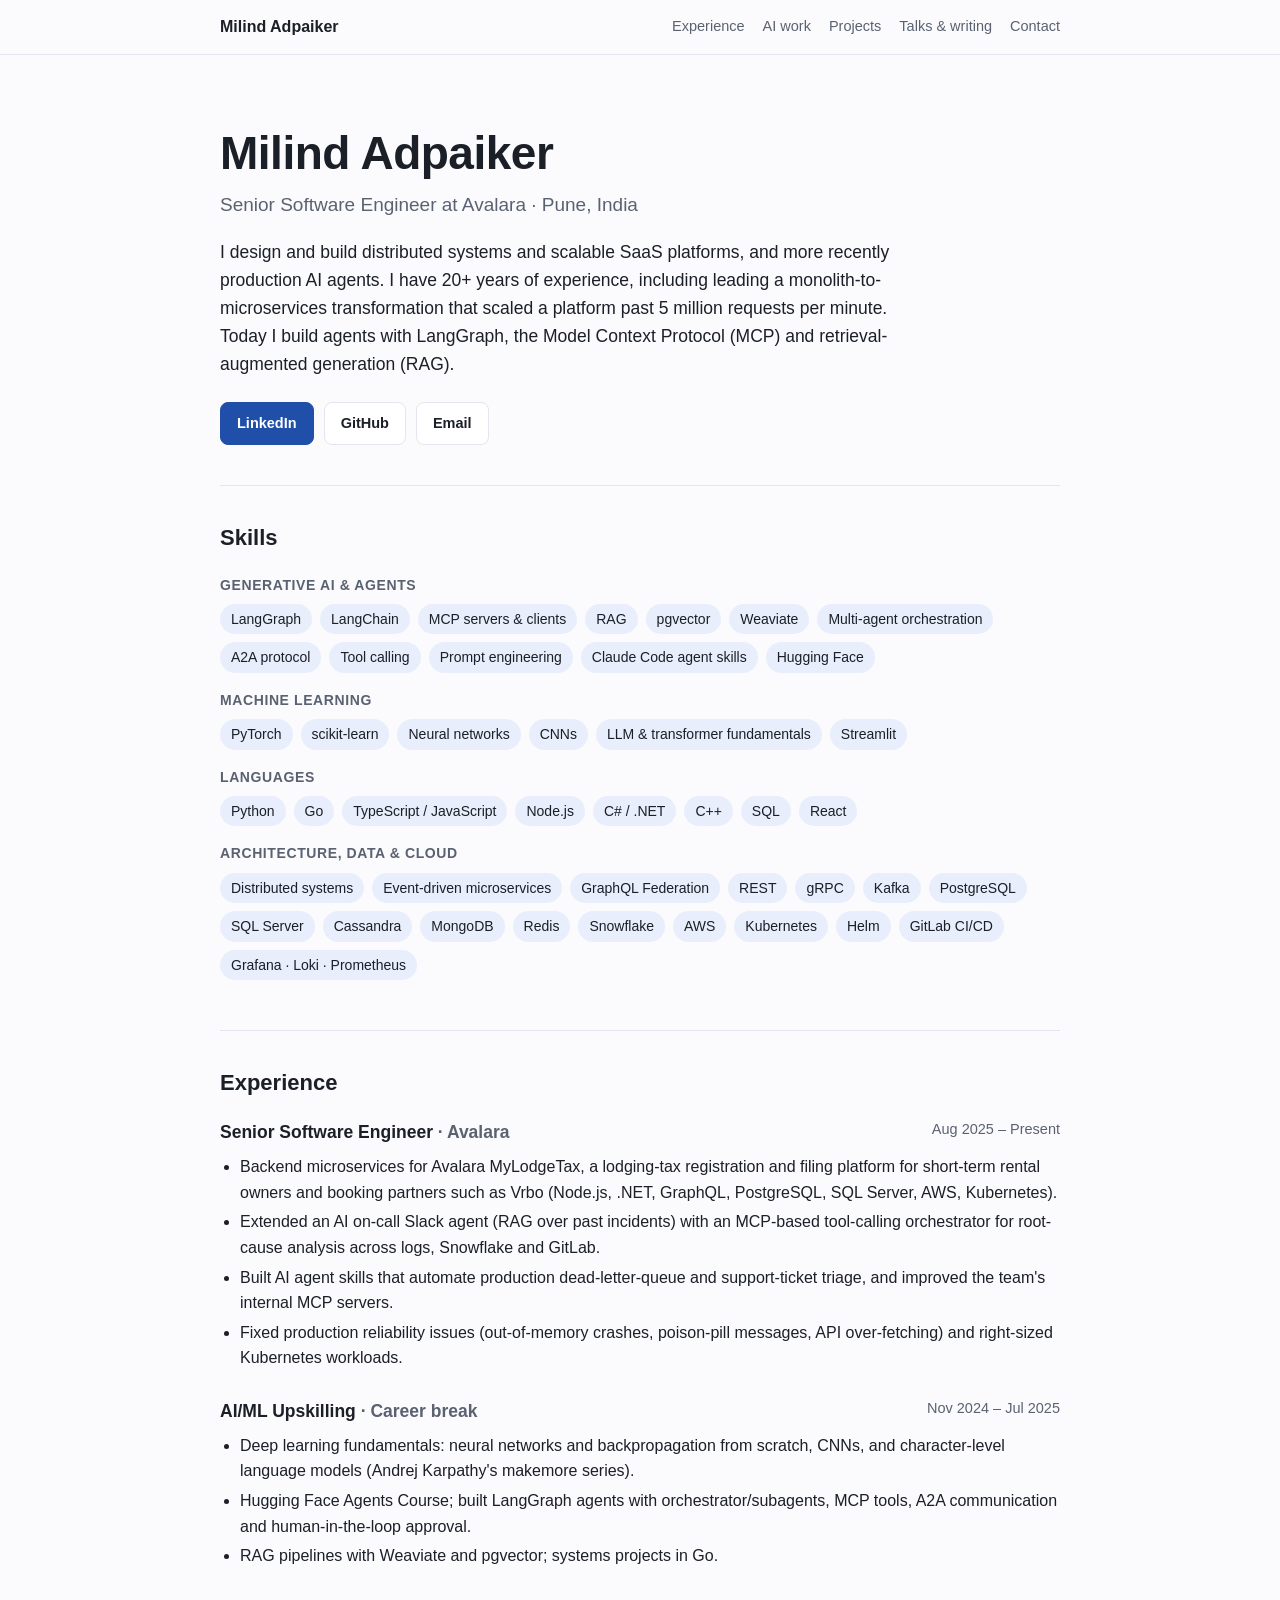
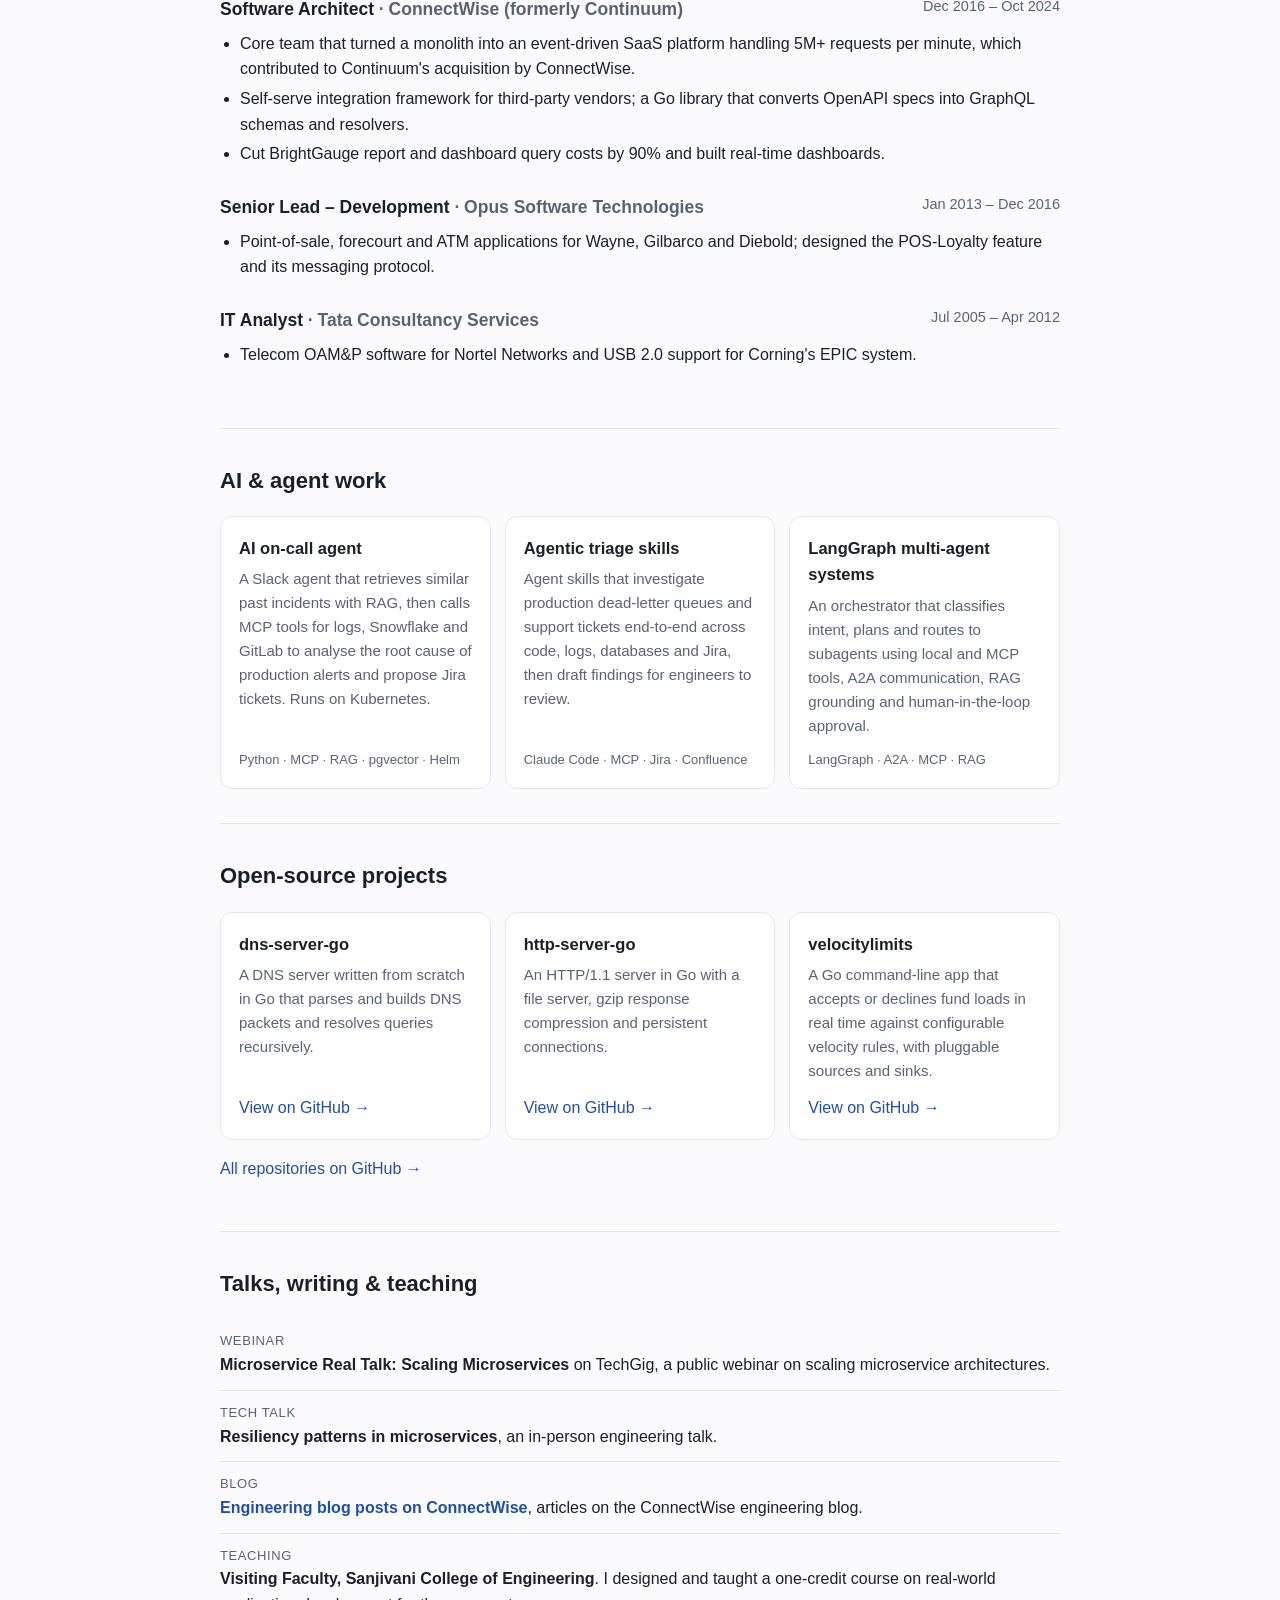
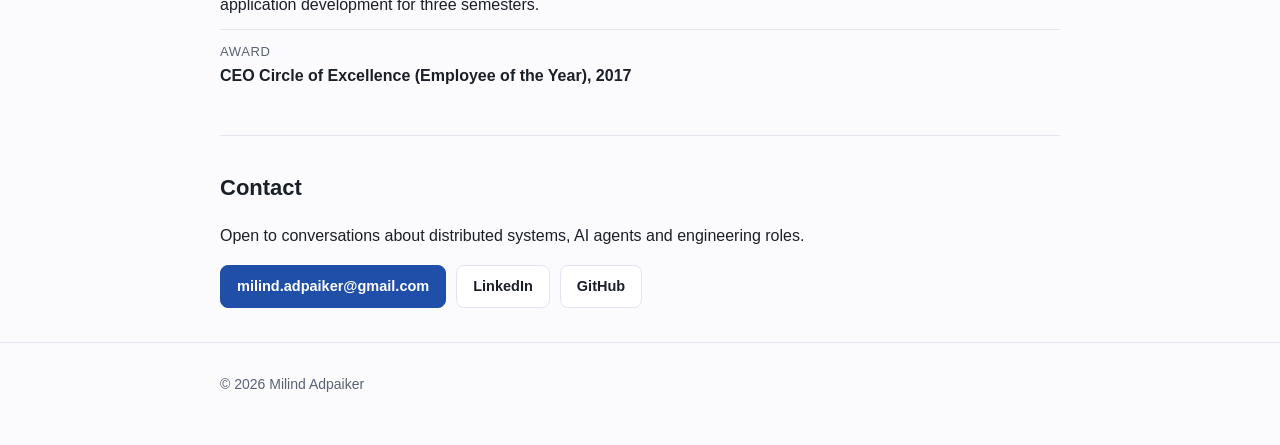
==== index.html @ a7429110 "Add portfolio site" ====
<!doctype html>
<html lang="en">
<head>
<meta charset="utf-8">
<meta name="viewport" content="width=device-width, initial-scale=1">
<title>Milind Adpaiker</title>
<meta name="description" content="Milind Adpaiker – Senior Software Engineer at Avalara. Distributed systems, event-driven microservices and AI agents with LangGraph, MCP and RAG.">
<meta property="og:title" content="Milind Adpaiker – Senior Software Engineer">
<meta property="og:description" content="Distributed systems, event-driven microservices and AI agents (LangGraph, MCP, RAG).">
<meta property="og:url" content="https://milindadpaiker.github.io/">
<link rel="icon" href="data:image/svg+xml,<svg xmlns='http://www.w3.org/2000/svg' viewBox='0 0 64 64'><rect width='64' height='64' rx='14' fill='%230b2a5c'/><text x='32' y='42' font-family='Arial' font-size='28' font-weight='700' fill='white' text-anchor='middle'>MA</text></svg>">
<style>
  :root {
    --bg: #fbfbfd; --surface: #ffffff; --text: #1b1f27; --muted: #5a6272;
    --accent: #1f4fa8; --accent-soft: #e8eefb; --border: #e3e6ee;
  }
  @media (prefers-color-scheme: dark) {
    :root {
      --bg: #0f131a; --surface: #161b24; --text: #e6e9ef; --muted: #9aa3b2;
      --accent: #7aa7ff; --accent-soft: #1c2740; --border: #262d3a;
    }
  }
  * { box-sizing: border-box; }
  html { scroll-behavior: smooth; }
  body { margin: 0; background: var(--bg); color: var(--text); font: 16px/1.6 -apple-system, BlinkMacSystemFont, "Segoe UI", Roboto, "Helvetica Neue", Arial, sans-serif; }
  a { color: var(--accent); text-decoration: none; }
  a:hover { text-decoration: underline; }
  .wrap { max-width: 880px; margin: 0 auto; padding: 0 20px; }
  nav { position: sticky; top: 0; background: color-mix(in srgb, var(--bg) 88%, transparent); backdrop-filter: blur(8px); border-bottom: 1px solid var(--border); z-index: 10; }
  nav .wrap { display: flex; gap: 18px; align-items: center; height: 54px; overflow-x: auto; white-space: nowrap; }
  nav .brand { font-weight: 700; color: var(--text); margin-right: auto; }
  nav a:not(.brand) { color: var(--muted); font-size: 14.5px; }
  header.hero { padding: 72px 0 40px; }
  .hero h1 { font-size: clamp(32px, 6vw, 46px); line-height: 1.15; margin: 0 0 10px; letter-spacing: -0.5px; }
  .hero .role { font-size: 19px; color: var(--muted); margin: 0 0 18px; }
  .hero p.lead { font-size: 17.5px; max-width: 680px; margin: 0 0 24px; }
  .btns { display: flex; flex-wrap: wrap; gap: 10px; }
  .btn { display: inline-block; padding: 9px 16px; border-radius: 8px; border: 1px solid var(--border); background: var(--surface); color: var(--text); font-weight: 600; font-size: 14.5px; }
  .btn.primary { background: var(--accent); border-color: var(--accent); color: #fff; }
  @media (prefers-color-scheme: dark) { .btn.primary { color: #0f131a; } }
  .btn:hover { text-decoration: none; filter: brightness(1.05); }
  section { padding: 34px 0; border-top: 1px solid var(--border); }
  h2 { font-size: 22px; margin: 0 0 18px; }
  .chips { display: flex; flex-wrap: wrap; gap: 8px; margin: 0; padding: 0; list-style: none; }
  .chips li { background: var(--accent-soft); color: var(--text); padding: 4px 11px; border-radius: 999px; font-size: 14px; }
  .skill-group { margin-bottom: 16px; }
  .skill-group h3 { font-size: 14px; text-transform: uppercase; letter-spacing: .6px; color: var(--muted); margin: 0 0 8px; }
  .job { margin-bottom: 26px; }
  .job-head { display: flex; flex-wrap: wrap; justify-content: space-between; gap: 4px 16px; }
  .job h3 { margin: 0; font-size: 17.5px; }
  .job .org { color: var(--muted); }
  .job .date { color: var(--muted); font-size: 14.5px; }
  .job ul { margin: 8px 0 0; padding-left: 20px; }
  .job li { margin-bottom: 4px; }
  .grid { display: grid; grid-template-columns: repeat(auto-fill, minmax(250px, 1fr)); gap: 14px; }
  .card { background: var(--surface); border: 1px solid var(--border); border-radius: 12px; padding: 18px; display: flex; flex-direction: column; }
  .card h3 { margin: 0 0 6px; font-size: 16.5px; }
  .card p { margin: 0 0 12px; color: var(--muted); font-size: 15px; flex: 1; }
  .card .tags { font-size: 13px; color: var(--muted); }
  .list { list-style: none; padding: 0; margin: 0; }
  .list li { padding: 12px 0; border-bottom: 1px solid var(--border); }
  .list li:last-child { border-bottom: 0; }
  .list .kind { font-size: 13px; text-transform: uppercase; letter-spacing: .6px; color: var(--muted); }
  footer { padding: 30px 0 50px; color: var(--muted); font-size: 14px; border-top: 1px solid var(--border); }
  @media (max-width: 560px) { header.hero { padding: 48px 0 28px; } nav .wrap { gap: 14px; } }
</style>
</head>
<body>
<nav>
  <div class="wrap">
    <a class="brand" href="#top">Milind Adpaiker</a>
    <a href="#experience">Experience</a>
    <a href="#ai">AI work</a>
    <a href="#projects">Projects</a>
    <a href="#talks">Talks &amp; writing</a>
    <a href="#contact">Contact</a>
  </div>
</nav>

<main class="wrap" id="top">
  <header class="hero">
    <h1>Milind Adpaiker</h1>
    <p class="role">Senior Software Engineer at Avalara · Pune, India</p>
    <p class="lead">I design and build distributed systems and scalable SaaS platforms, and more recently production AI agents. I have 20+ years of experience, including leading a monolith-to-microservices transformation that scaled a platform past 5 million requests per minute. Today I build agents with LangGraph, the Model Context Protocol (MCP) and retrieval-augmented generation (RAG).</p>
    <div class="btns">
      <a class="btn primary" href="https://www.linkedin.com/in/milind-adpaiker-770bb025/">LinkedIn</a>
      <a class="btn" href="https://github.com/milindadpaiker">GitHub</a>
      <a class="btn" href="mailto:milind.adpaiker@gmail.com">Email</a>
    </div>
  </header>

  <section id="skills">
    <h2>Skills</h2>
    <div class="skill-group">
      <h3>Generative AI &amp; agents</h3>
      <ul class="chips"><li>LangGraph</li><li>LangChain</li><li>MCP servers &amp; clients</li><li>RAG</li><li>pgvector</li><li>Weaviate</li><li>Multi-agent orchestration</li><li>A2A protocol</li><li>Tool calling</li><li>Prompt engineering</li><li>Claude Code agent skills</li><li>Hugging Face</li></ul>
    </div>
    <div class="skill-group">
      <h3>Machine learning</h3>
      <ul class="chips"><li>PyTorch</li><li>scikit-learn</li><li>Neural networks</li><li>CNNs</li><li>LLM &amp; transformer fundamentals</li><li>Streamlit</li></ul>
    </div>
    <div class="skill-group">
      <h3>Languages</h3>
      <ul class="chips"><li>Python</li><li>Go</li><li>TypeScript / JavaScript</li><li>Node.js</li><li>C# / .NET</li><li>C++</li><li>SQL</li><li>React</li></ul>
    </div>
    <div class="skill-group">
      <h3>Architecture, data &amp; cloud</h3>
      <ul class="chips"><li>Distributed systems</li><li>Event-driven microservices</li><li>GraphQL Federation</li><li>REST</li><li>gRPC</li><li>Kafka</li><li>PostgreSQL</li><li>SQL Server</li><li>Cassandra</li><li>MongoDB</li><li>Redis</li><li>Snowflake</li><li>AWS</li><li>Kubernetes</li><li>Helm</li><li>GitLab CI/CD</li><li>Grafana · Loki · Prometheus</li></ul>
    </div>
  </section>

  <section id="experience">
    <h2>Experience</h2>

    <div class="job">
      <div class="job-head"><h3>Senior Software Engineer <span class="org">· Avalara</span></h3><span class="date">Aug 2025 – Present</span></div>
      <ul>
        <li>Backend microservices for Avalara MyLodgeTax, a lodging-tax registration and filing platform for short-term rental owners and booking partners such as Vrbo (Node.js, .NET, GraphQL, PostgreSQL, SQL Server, AWS, Kubernetes).</li>
        <li>Extended an AI on-call Slack agent (RAG over past incidents) with an MCP-based tool-calling orchestrator for root-cause analysis across logs, Snowflake and GitLab.</li>
        <li>Built AI agent skills that automate production dead-letter-queue and support-ticket triage, and improved the team's internal MCP servers.</li>
        <li>Fixed production reliability issues (out-of-memory crashes, poison-pill messages, API over-fetching) and right-sized Kubernetes workloads.</li>
      </ul>
    </div>

    <div class="job">
      <div class="job-head"><h3>AI/ML Upskilling <span class="org">· Career break</span></h3><span class="date">Nov 2024 – Jul 2025</span></div>
      <ul>
        <li>Deep learning fundamentals: neural networks and backpropagation from scratch, CNNs, and character-level language models (Andrej Karpathy's makemore series).</li>
        <li>Hugging Face Agents Course; built LangGraph agents with orchestrator/subagents, MCP tools, A2A communication and human-in-the-loop approval.</li>
        <li>RAG pipelines with Weaviate and pgvector; systems projects in Go.</li>
      </ul>
    </div>

    <div class="job">
      <div class="job-head"><h3>Software Architect <span class="org">· ConnectWise (formerly Continuum)</span></h3><span class="date">Dec 2016 – Oct 2024</span></div>
      <ul>
        <li>Core team that turned a monolith into an event-driven SaaS platform handling 5M+ requests per minute, which contributed to Continuum's acquisition by ConnectWise.</li>
        <li>Self-serve integration framework for third-party vendors; a Go library that converts OpenAPI specs into GraphQL schemas and resolvers.</li>
        <li>Cut BrightGauge report and dashboard query costs by 90% and built real-time dashboards.</li>
      </ul>
    </div>

    <div class="job">
      <div class="job-head"><h3>Senior Lead – Development <span class="org">· Opus Software Technologies</span></h3><span class="date">Jan 2013 – Dec 2016</span></div>
      <ul><li>Point-of-sale, forecourt and ATM applications for Wayne, Gilbarco and Diebold; designed the POS-Loyalty feature and its messaging protocol.</li></ul>
    </div>

    <div class="job">
      <div class="job-head"><h3>IT Analyst <span class="org">· Tata Consultancy Services</span></h3><span class="date">Jul 2005 – Apr 2012</span></div>
      <ul><li>Telecom OAM&amp;P software for Nortel Networks and USB 2.0 support for Corning's EPIC system.</li></ul>
    </div>
  </section>

  <section id="ai">
    <h2>AI &amp; agent work</h2>
    <div class="grid">
      <div class="card">
        <h3>AI on-call agent</h3>
        <p>A Slack agent that retrieves similar past incidents with RAG, then calls MCP tools for logs, Snowflake and GitLab to analyse the root cause of production alerts and propose Jira tickets. Runs on Kubernetes.</p>
        <div class="tags">Python · MCP · RAG · pgvector · Helm</div>
      </div>
      <div class="card">
        <h3>Agentic triage skills</h3>
        <p>Agent skills that investigate production dead-letter queues and support tickets end-to-end across code, logs, databases and Jira, then draft findings for engineers to review.</p>
        <div class="tags">Claude Code · MCP · Jira · Confluence</div>
      </div>
      <div class="card">
        <h3>LangGraph multi-agent systems</h3>
        <p>An orchestrator that classifies intent, plans and routes to subagents using local and MCP tools, A2A communication, RAG grounding and human-in-the-loop approval.</p>
        <div class="tags">LangGraph · A2A · MCP · RAG</div>
      </div>
    </div>
  </section>

  <section id="projects">
    <h2>Open-source projects</h2>
    <div class="grid">
      <div class="card">
        <h3>dns-server-go</h3>
        <p>A DNS server written from scratch in Go that parses and builds DNS packets and resolves queries recursively.</p>
        <a href="https://github.com/milindadpaiker/dns-server-go">View on GitHub →</a>
      </div>
      <div class="card">
        <h3>http-server-go</h3>
        <p>An HTTP/1.1 server in Go with a file server, gzip response compression and persistent connections.</p>
        <a href="https://github.com/milindadpaiker/http-server-go">View on GitHub →</a>
      </div>
      <div class="card">
        <h3>velocitylimits</h3>
        <p>A Go command-line app that accepts or declines fund loads in real time against configurable velocity rules, with pluggable sources and sinks.</p>
        <a href="https://github.com/milindadpaiker/velocitylimits">View on GitHub →</a>
      </div>
    </div>
    <p style="margin-top:16px"><a href="https://github.com/milindadpaiker?tab=repositories">All repositories on GitHub →</a></p>
  </section>

  <section id="talks">
    <h2>Talks, writing &amp; teaching</h2>
    <ul class="list">
      <li><div class="kind">Webinar</div><strong>Microservice Real Talk: Scaling Microservices</strong> on TechGig, a public webinar on scaling microservice architectures.</li>
      <li><div class="kind">Tech talk</div><strong>Resiliency patterns in microservices</strong>, an in-person engineering talk.</li>
      <li><div class="kind">Blog</div><a href="https://www.connectwise.com/en-au/blog/engineering?authors=milindadpaiker"><strong>Engineering blog posts on ConnectWise</strong></a>, articles on the ConnectWise engineering blog.</li>
      <li><div class="kind">Teaching</div><strong>Visiting Faculty, Sanjivani College of Engineering</strong>. I designed and taught a one-credit course on real-world application development for three semesters.</li>
      <li><div class="kind">Award</div><strong>CEO Circle of Excellence (Employee of the Year), 2017</strong></li>
    </ul>
  </section>

  <section id="contact">
    <h2>Contact</h2>
    <p>Open to conversations about distributed systems, AI agents and engineering roles.</p>
    <div class="btns">
      <a class="btn primary" href="mailto:milind.adpaiker@gmail.com">milind.adpaiker@gmail.com</a>
      <a class="btn" href="https://www.linkedin.com/in/milind-adpaiker-770bb025/">LinkedIn</a>
      <a class="btn" href="https://github.com/milindadpaiker">GitHub</a>
    </div>
  </section>
</main>
<footer><div class="wrap">© 2026 Milind Adpaiker</div></footer>
</body>
</html>
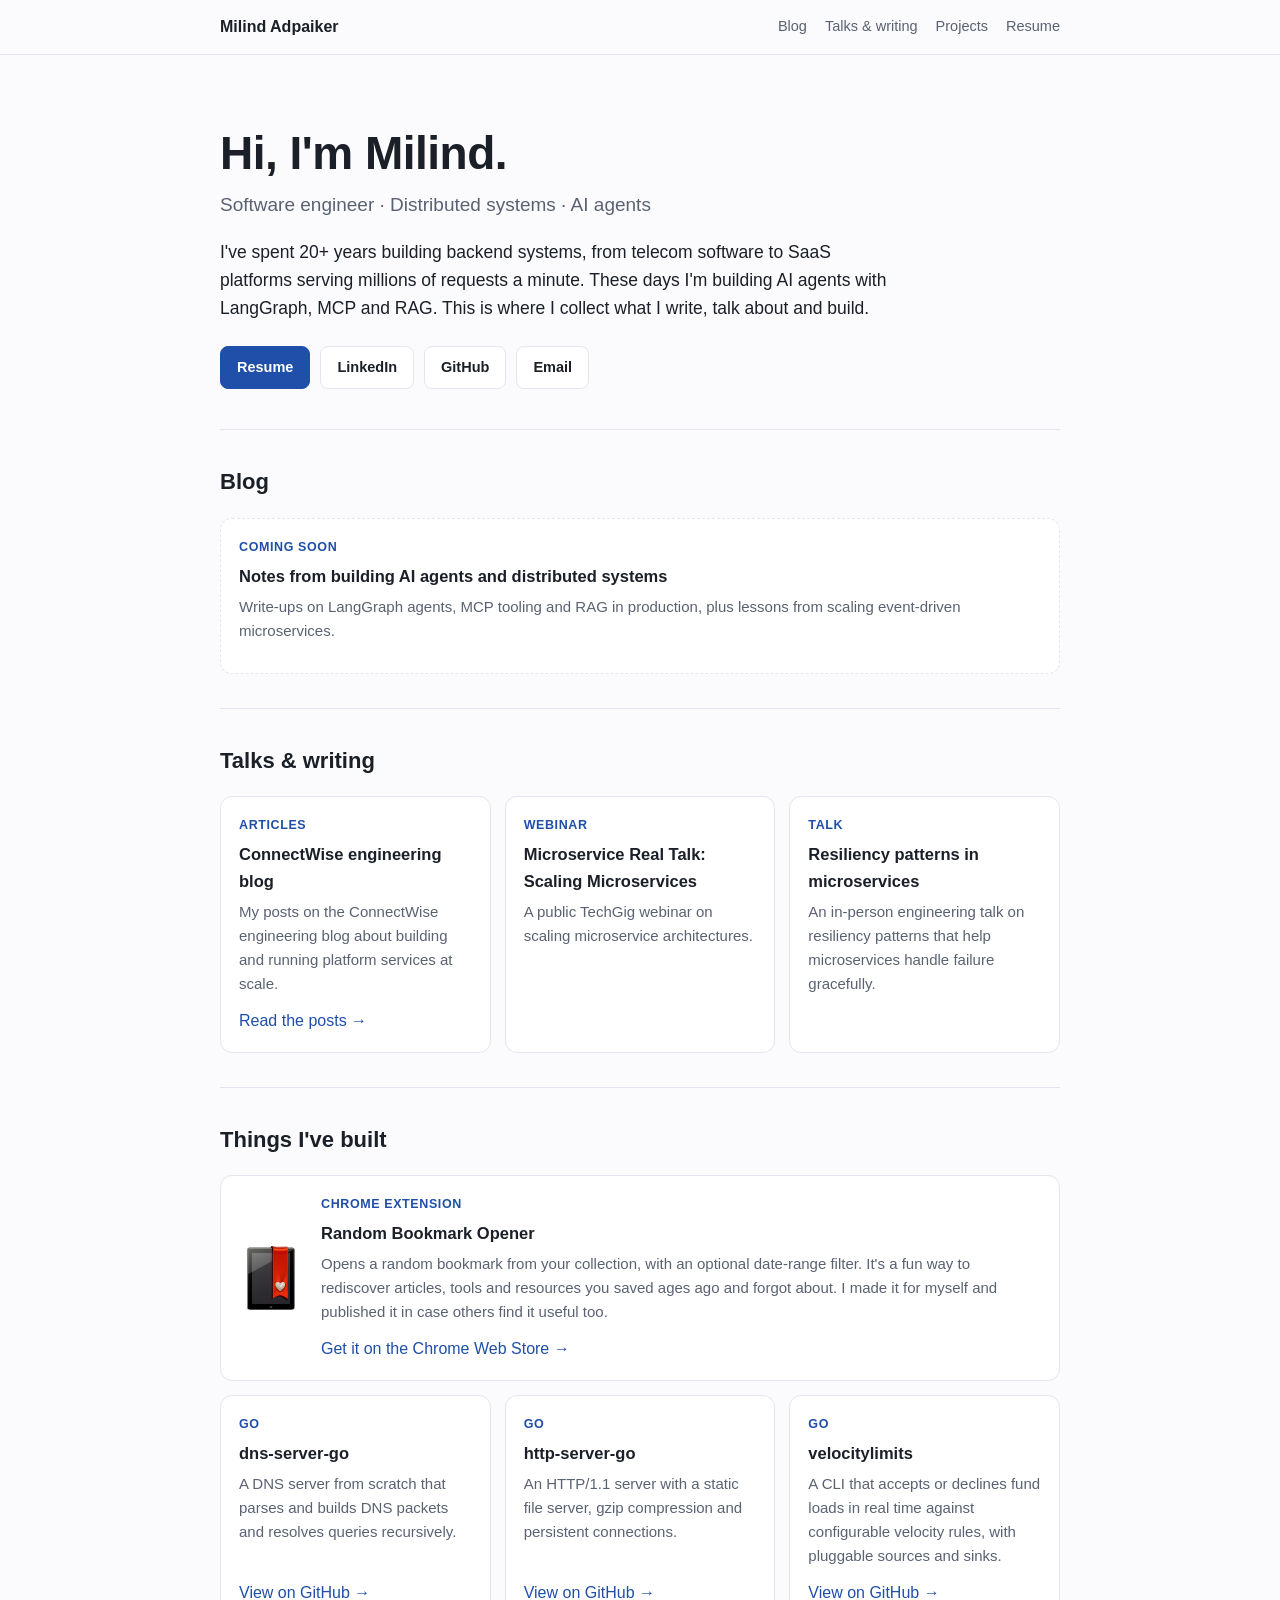
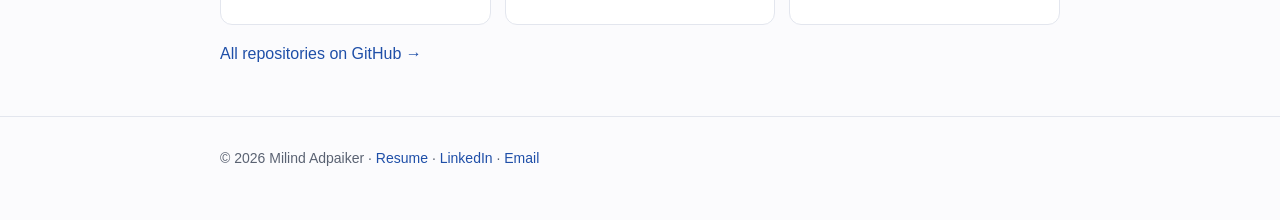
==== commit 9626e912: "Make landing page a blog/publications hub; move resume content to resume.html; add Random Bookmark O" ====
--- a/index.html
+++ b/index.html
@@ -4,217 +4,102 @@
 <meta charset="utf-8">
 <meta name="viewport" content="width=device-width, initial-scale=1">
 <title>Milind Adpaiker</title>
-<meta name="description" content="Milind Adpaiker – Senior Software Engineer at Avalara. Distributed systems, event-driven microservices and AI agents with LangGraph, MCP and RAG.">
-<meta property="og:title" content="Milind Adpaiker – Senior Software Engineer">
-<meta property="og:description" content="Distributed systems, event-driven microservices and AI agents (LangGraph, MCP, RAG).">
+<meta name="description" content="Milind Adpaiker – software engineer writing and building around distributed systems and AI agents. Articles, talks and projects.">
+<meta property="og:title" content="Milind Adpaiker">
+<meta property="og:description" content="Articles, talks and projects on distributed systems and AI agents.">
 <meta property="og:url" content="https://milindadpaiker.github.io/">
 <link rel="icon" href="data:image/svg+xml,<svg xmlns='http://www.w3.org/2000/svg' viewBox='0 0 64 64'><rect width='64' height='64' rx='14' fill='%230b2a5c'/><text x='32' y='42' font-family='Arial' font-size='28' font-weight='700' fill='white' text-anchor='middle'>MA</text></svg>">
-<style>
-  :root {
-    --bg: #fbfbfd; --surface: #ffffff; --text: #1b1f27; --muted: #5a6272;
-    --accent: #1f4fa8; --accent-soft: #e8eefb; --border: #e3e6ee;
-  }
-  @media (prefers-color-scheme: dark) {
-    :root {
-      --bg: #0f131a; --surface: #161b24; --text: #e6e9ef; --muted: #9aa3b2;
-      --accent: #7aa7ff; --accent-soft: #1c2740; --border: #262d3a;
-    }
-  }
-  * { box-sizing: border-box; }
-  html { scroll-behavior: smooth; }
-  body { margin: 0; background: var(--bg); color: var(--text); font: 16px/1.6 -apple-system, BlinkMacSystemFont, "Segoe UI", Roboto, "Helvetica Neue", Arial, sans-serif; }
-  a { color: var(--accent); text-decoration: none; }
-  a:hover { text-decoration: underline; }
-  .wrap { max-width: 880px; margin: 0 auto; padding: 0 20px; }
-  nav { position: sticky; top: 0; background: color-mix(in srgb, var(--bg) 88%, transparent); backdrop-filter: blur(8px); border-bottom: 1px solid var(--border); z-index: 10; }
-  nav .wrap { display: flex; gap: 18px; align-items: center; height: 54px; overflow-x: auto; white-space: nowrap; }
-  nav .brand { font-weight: 700; color: var(--text); margin-right: auto; }
-  nav a:not(.brand) { color: var(--muted); font-size: 14.5px; }
-  header.hero { padding: 72px 0 40px; }
-  .hero h1 { font-size: clamp(32px, 6vw, 46px); line-height: 1.15; margin: 0 0 10px; letter-spacing: -0.5px; }
-  .hero .role { font-size: 19px; color: var(--muted); margin: 0 0 18px; }
-  .hero p.lead { font-size: 17.5px; max-width: 680px; margin: 0 0 24px; }
-  .btns { display: flex; flex-wrap: wrap; gap: 10px; }
-  .btn { display: inline-block; padding: 9px 16px; border-radius: 8px; border: 1px solid var(--border); background: var(--surface); color: var(--text); font-weight: 600; font-size: 14.5px; }
-  .btn.primary { background: var(--accent); border-color: var(--accent); color: #fff; }
-  @media (prefers-color-scheme: dark) { .btn.primary { color: #0f131a; } }
-  .btn:hover { text-decoration: none; filter: brightness(1.05); }
-  section { padding: 34px 0; border-top: 1px solid var(--border); }
-  h2 { font-size: 22px; margin: 0 0 18px; }
-  .chips { display: flex; flex-wrap: wrap; gap: 8px; margin: 0; padding: 0; list-style: none; }
-  .chips li { background: var(--accent-soft); color: var(--text); padding: 4px 11px; border-radius: 999px; font-size: 14px; }
-  .skill-group { margin-bottom: 16px; }
-  .skill-group h3 { font-size: 14px; text-transform: uppercase; letter-spacing: .6px; color: var(--muted); margin: 0 0 8px; }
-  .job { margin-bottom: 26px; }
-  .job-head { display: flex; flex-wrap: wrap; justify-content: space-between; gap: 4px 16px; }
-  .job h3 { margin: 0; font-size: 17.5px; }
-  .job .org { color: var(--muted); }
-  .job .date { color: var(--muted); font-size: 14.5px; }
-  .job ul { margin: 8px 0 0; padding-left: 20px; }
-  .job li { margin-bottom: 4px; }
-  .grid { display: grid; grid-template-columns: repeat(auto-fill, minmax(250px, 1fr)); gap: 14px; }
-  .card { background: var(--surface); border: 1px solid var(--border); border-radius: 12px; padding: 18px; display: flex; flex-direction: column; }
-  .card h3 { margin: 0 0 6px; font-size: 16.5px; }
-  .card p { margin: 0 0 12px; color: var(--muted); font-size: 15px; flex: 1; }
-  .card .tags { font-size: 13px; color: var(--muted); }
-  .list { list-style: none; padding: 0; margin: 0; }
-  .list li { padding: 12px 0; border-bottom: 1px solid var(--border); }
-  .list li:last-child { border-bottom: 0; }
-  .list .kind { font-size: 13px; text-transform: uppercase; letter-spacing: .6px; color: var(--muted); }
-  footer { padding: 30px 0 50px; color: var(--muted); font-size: 14px; border-top: 1px solid var(--border); }
-  @media (max-width: 560px) { header.hero { padding: 48px 0 28px; } nav .wrap { gap: 14px; } }
-</style>
+<link rel="stylesheet" href="style.css">
 </head>
 <body>
 <nav>
   <div class="wrap">
-    <a class="brand" href="#top">Milind Adpaiker</a>
-    <a href="#experience">Experience</a>
-    <a href="#ai">AI work</a>
-    <a href="#projects">Projects</a>
-    <a href="#talks">Talks &amp; writing</a>
-    <a href="#contact">Contact</a>
+    <a class="brand" href="./">Milind Adpaiker</a>
+    <a href="#blog">Blog</a>
+    <a href="#published">Talks &amp; writing</a>
+    <a href="#built">Projects</a>
+    <a href="resume.html">Resume</a>
   </div>
 </nav>
 
-<main class="wrap" id="top">
+<main class="wrap">
   <header class="hero">
-    <h1>Milind Adpaiker</h1>
-    <p class="role">Senior Software Engineer at Avalara · Pune, India</p>
-    <p class="lead">I design and build distributed systems and scalable SaaS platforms, and more recently production AI agents. I have 20+ years of experience, including leading a monolith-to-microservices transformation that scaled a platform past 5 million requests per minute. Today I build agents with LangGraph, the Model Context Protocol (MCP) and retrieval-augmented generation (RAG).</p>
+    <h1>Hi, I'm Milind.</h1>
+    <p class="role">Software engineer · Distributed systems · AI agents</p>
+    <p class="lead">I've spent 20+ years building backend systems, from telecom software to SaaS platforms serving millions of requests a minute. These days I'm building AI agents with LangGraph, MCP and RAG. This is where I collect what I write, talk about and build.</p>
     <div class="btns">
-      <a class="btn primary" href="https://www.linkedin.com/in/milind-adpaiker-770bb025/">LinkedIn</a>
+      <a class="btn primary" href="resume.html">Resume</a>
+      <a class="btn" href="https://www.linkedin.com/in/milind-adpaiker-770bb025/">LinkedIn</a>
       <a class="btn" href="https://github.com/milindadpaiker">GitHub</a>
       <a class="btn" href="mailto:milind.adpaiker@gmail.com">Email</a>
     </div>
   </header>
 
-  <section id="skills">
-    <h2>Skills</h2>
-    <div class="skill-group">
-      <h3>Generative AI &amp; agents</h3>
-      <ul class="chips"><li>LangGraph</li><li>LangChain</li><li>MCP servers &amp; clients</li><li>RAG</li><li>pgvector</li><li>Weaviate</li><li>Multi-agent orchestration</li><li>A2A protocol</li><li>Tool calling</li><li>Prompt engineering</li><li>Claude Code agent skills</li><li>Hugging Face</li></ul>
-    </div>
-    <div class="skill-group">
-      <h3>Machine learning</h3>
-      <ul class="chips"><li>PyTorch</li><li>scikit-learn</li><li>Neural networks</li><li>CNNs</li><li>LLM &amp; transformer fundamentals</li><li>Streamlit</li></ul>
-    </div>
-    <div class="skill-group">
-      <h3>Languages</h3>
-      <ul class="chips"><li>Python</li><li>Go</li><li>TypeScript / JavaScript</li><li>Node.js</li><li>C# / .NET</li><li>C++</li><li>SQL</li><li>React</li></ul>
-    </div>
-    <div class="skill-group">
-      <h3>Architecture, data &amp; cloud</h3>
-      <ul class="chips"><li>Distributed systems</li><li>Event-driven microservices</li><li>GraphQL Federation</li><li>REST</li><li>gRPC</li><li>Kafka</li><li>PostgreSQL</li><li>SQL Server</li><li>Cassandra</li><li>MongoDB</li><li>Redis</li><li>Snowflake</li><li>AWS</li><li>Kubernetes</li><li>Helm</li><li>GitLab CI/CD</li><li>Grafana · Loki · Prometheus</li></ul>
+  <section id="blog">
+    <h2>Blog</h2>
+    <div class="card soon">
+      <div class="kind">Coming soon</div>
+      <h3>Notes from building AI agents and distributed systems</h3>
+      <p>Write-ups on LangGraph agents, MCP tooling and RAG in production, plus lessons from scaling event-driven microservices.</p>
     </div>
   </section>
 
-  <section id="experience">
-    <h2>Experience</h2>
-
-    <div class="job">
-      <div class="job-head"><h3>Senior Software Engineer <span class="org">· Avalara</span></h3><span class="date">Aug 2025 – Present</span></div>
-      <ul>
-        <li>Backend microservices for Avalara MyLodgeTax, a lodging-tax registration and filing platform for short-term rental owners and booking partners such as Vrbo (Node.js, .NET, GraphQL, PostgreSQL, SQL Server, AWS, Kubernetes).</li>
-        <li>Extended an AI on-call Slack agent (RAG over past incidents) with an MCP-based tool-calling orchestrator for root-cause analysis across logs, Snowflake and GitLab.</li>
-        <li>Built AI agent skills that automate production dead-letter-queue and support-ticket triage, and improved the team's internal MCP servers.</li>
-        <li>Fixed production reliability issues (out-of-memory crashes, poison-pill messages, API over-fetching) and right-sized Kubernetes workloads.</li>
-      </ul>
-    </div>
-
-    <div class="job">
-      <div class="job-head"><h3>AI/ML Upskilling <span class="org">· Career break</span></h3><span class="date">Nov 2024 – Jul 2025</span></div>
-      <ul>
-        <li>Deep learning fundamentals: neural networks and backpropagation from scratch, CNNs, and character-level language models (Andrej Karpathy's makemore series).</li>
-        <li>Hugging Face Agents Course; built LangGraph agents with orchestrator/subagents, MCP tools, A2A communication and human-in-the-loop approval.</li>
-        <li>RAG pipelines with Weaviate and pgvector; systems projects in Go.</li>
-      </ul>
-    </div>
-
-    <div class="job">
-      <div class="job-head"><h3>Software Architect <span class="org">· ConnectWise (formerly Continuum)</span></h3><span class="date">Dec 2016 – Oct 2024</span></div>
-      <ul>
-        <li>Core team that turned a monolith into an event-driven SaaS platform handling 5M+ requests per minute, which contributed to Continuum's acquisition by ConnectWise.</li>
-        <li>Self-serve integration framework for third-party vendors; a Go library that converts OpenAPI specs into GraphQL schemas and resolvers.</li>
-        <li>Cut BrightGauge report and dashboard query costs by 90% and built real-time dashboards.</li>
-      </ul>
-    </div>
-
-    <div class="job">
-      <div class="job-head"><h3>Senior Lead – Development <span class="org">· Opus Software Technologies</span></h3><span class="date">Jan 2013 – Dec 2016</span></div>
-      <ul><li>Point-of-sale, forecourt and ATM applications for Wayne, Gilbarco and Diebold; designed the POS-Loyalty feature and its messaging protocol.</li></ul>
-    </div>
-
-    <div class="job">
-      <div class="job-head"><h3>IT Analyst <span class="org">· Tata Consultancy Services</span></h3><span class="date">Jul 2005 – Apr 2012</span></div>
-      <ul><li>Telecom OAM&amp;P software for Nortel Networks and USB 2.0 support for Corning's EPIC system.</li></ul>
-    </div>
-  </section>
-
-  <section id="ai">
-    <h2>AI &amp; agent work</h2>
+  <section id="published">
+    <h2>Talks &amp; writing</h2>
     <div class="grid">
       <div class="card">
-        <h3>AI on-call agent</h3>
-        <p>A Slack agent that retrieves similar past incidents with RAG, then calls MCP tools for logs, Snowflake and GitLab to analyse the root cause of production alerts and propose Jira tickets. Runs on Kubernetes.</p>
-        <div class="tags">Python · MCP · RAG · pgvector · Helm</div>
+        <div class="kind">Articles</div>
+        <h3>ConnectWise engineering blog</h3>
+        <p>My posts on the ConnectWise engineering blog about building and running platform services at scale.</p>
+        <a href="https://www.connectwise.com/en-au/blog/engineering?authors=milindadpaiker">Read the posts →</a>
       </div>
       <div class="card">
-        <h3>Agentic triage skills</h3>
-        <p>Agent skills that investigate production dead-letter queues and support tickets end-to-end across code, logs, databases and Jira, then draft findings for engineers to review.</p>
-        <div class="tags">Claude Code · MCP · Jira · Confluence</div>
+        <div class="kind">Webinar</div>
+        <h3>Microservice Real Talk: Scaling Microservices</h3>
+        <p>A public TechGig webinar on scaling microservice architectures.</p>
       </div>
       <div class="card">
-        <h3>LangGraph multi-agent systems</h3>
-        <p>An orchestrator that classifies intent, plans and routes to subagents using local and MCP tools, A2A communication, RAG grounding and human-in-the-loop approval.</p>
-        <div class="tags">LangGraph · A2A · MCP · RAG</div>
+        <div class="kind">Talk</div>
+        <h3>Resiliency patterns in microservices</h3>
+        <p>An in-person engineering talk on resiliency patterns that help microservices handle failure gracefully.</p>
       </div>
     </div>
   </section>
 
-  <section id="projects">
-    <h2>Open-source projects</h2>
+  <section id="built">
+    <h2>Things I've built</h2>
     <div class="grid">
+      <div class="card feature">
+        <img src="img/random-bookmark-opener.jpg" alt="Random Bookmark Opener icon" width="64" height="64">
+        <div>
+          <div class="kind">Chrome extension</div>
+          <h3>Random Bookmark Opener</h3>
+          <p>Opens a random bookmark from your collection, with an optional date-range filter. It's a fun way to rediscover articles, tools and resources you saved ages ago and forgot about. I made it for myself and published it in case others find it useful too.</p>
+          <a href="https://chromewebstore.google.com/detail/random-bookmark-opener/afnfokpghodhpoifhkodighigcfgfpkj">Get it on the Chrome Web Store →</a>
+        </div>
+      </div>
       <div class="card">
+        <div class="kind">Go</div>
         <h3>dns-server-go</h3>
-        <p>A DNS server written from scratch in Go that parses and builds DNS packets and resolves queries recursively.</p>
+        <p>A DNS server from scratch that parses and builds DNS packets and resolves queries recursively.</p>
         <a href="https://github.com/milindadpaiker/dns-server-go">View on GitHub →</a>
       </div>
       <div class="card">
+        <div class="kind">Go</div>
         <h3>http-server-go</h3>
-        <p>An HTTP/1.1 server in Go with a file server, gzip response compression and persistent connections.</p>
+        <p>An HTTP/1.1 server with a static file server, gzip compression and persistent connections.</p>
         <a href="https://github.com/milindadpaiker/http-server-go">View on GitHub →</a>
       </div>
       <div class="card">
+        <div class="kind">Go</div>
         <h3>velocitylimits</h3>
-        <p>A Go command-line app that accepts or declines fund loads in real time against configurable velocity rules, with pluggable sources and sinks.</p>
+        <p>A CLI that accepts or declines fund loads in real time against configurable velocity rules, with pluggable sources and sinks.</p>
         <a href="https://github.com/milindadpaiker/velocitylimits">View on GitHub →</a>
       </div>
     </div>
     <p style="margin-top:16px"><a href="https://github.com/milindadpaiker?tab=repositories">All repositories on GitHub →</a></p>
   </section>
-
-  <section id="talks">
-    <h2>Talks, writing &amp; teaching</h2>
-    <ul class="list">
-      <li><div class="kind">Webinar</div><strong>Microservice Real Talk: Scaling Microservices</strong> on TechGig, a public webinar on scaling microservice architectures.</li>
-      <li><div class="kind">Tech talk</div><strong>Resiliency patterns in microservices</strong>, an in-person engineering talk.</li>
-      <li><div class="kind">Blog</div><a href="https://www.connectwise.com/en-au/blog/engineering?authors=milindadpaiker"><strong>Engineering blog posts on ConnectWise</strong></a>, articles on the ConnectWise engineering blog.</li>
-      <li><div class="kind">Teaching</div><strong>Visiting Faculty, Sanjivani College of Engineering</strong>. I designed and taught a one-credit course on real-world application development for three semesters.</li>
-      <li><div class="kind">Award</div><strong>CEO Circle of Excellence (Employee of the Year), 2017</strong></li>
-    </ul>
-  </section>
-
-  <section id="contact">
-    <h2>Contact</h2>
-    <p>Open to conversations about distributed systems, AI agents and engineering roles.</p>
-    <div class="btns">
-      <a class="btn primary" href="mailto:milind.adpaiker@gmail.com">milind.adpaiker@gmail.com</a>
-      <a class="btn" href="https://www.linkedin.com/in/milind-adpaiker-770bb025/">LinkedIn</a>
-      <a class="btn" href="https://github.com/milindadpaiker">GitHub</a>
-    </div>
-  </section>
 </main>
-<footer><div class="wrap">© 2026 Milind Adpaiker</div></footer>
+<footer><div class="wrap">© 2026 Milind Adpaiker · <a href="resume.html">Resume</a> · <a href="https://www.linkedin.com/in/milind-adpaiker-770bb025/">LinkedIn</a> · <a href="mailto:milind.adpaiker@gmail.com">Email</a></div></footer>
 </body>
 </html>
--- a/style.css
+++ b/style.css
@@ -0,0 +1,61 @@
+:root {
+  --bg: #fbfbfd; --surface: #ffffff; --text: #1b1f27; --muted: #5a6272;
+  --accent: #1f4fa8; --accent-soft: #e8eefb; --border: #e3e6ee;
+}
+@media (prefers-color-scheme: dark) {
+  :root {
+    --bg: #0f131a; --surface: #161b24; --text: #e6e9ef; --muted: #9aa3b2;
+    --accent: #7aa7ff; --accent-soft: #1c2740; --border: #262d3a;
+  }
+}
+* { box-sizing: border-box; }
+html { scroll-behavior: smooth; }
+body { margin: 0; background: var(--bg); color: var(--text); font: 16px/1.6 -apple-system, BlinkMacSystemFont, "Segoe UI", Roboto, "Helvetica Neue", Arial, sans-serif; }
+a { color: var(--accent); text-decoration: none; }
+a:hover { text-decoration: underline; }
+.wrap { max-width: 880px; margin: 0 auto; padding: 0 20px; }
+nav { position: sticky; top: 0; background: color-mix(in srgb, var(--bg) 88%, transparent); backdrop-filter: blur(8px); border-bottom: 1px solid var(--border); z-index: 10; }
+nav .wrap { display: flex; gap: 18px; align-items: center; height: 54px; overflow-x: auto; white-space: nowrap; }
+nav .brand { font-weight: 700; color: var(--text); margin-right: auto; }
+nav a:not(.brand) { color: var(--muted); font-size: 14.5px; }
+header.hero { padding: 72px 0 40px; }
+.hero h1 { font-size: clamp(32px, 6vw, 46px); line-height: 1.15; margin: 0 0 10px; letter-spacing: -0.5px; }
+.hero .role { font-size: 19px; color: var(--muted); margin: 0 0 18px; }
+.hero p.lead { font-size: 17.5px; max-width: 680px; margin: 0 0 24px; }
+.btns { display: flex; flex-wrap: wrap; gap: 10px; }
+.btn { display: inline-block; padding: 9px 16px; border-radius: 8px; border: 1px solid var(--border); background: var(--surface); color: var(--text); font-weight: 600; font-size: 14.5px; }
+.btn.primary { background: var(--accent); border-color: var(--accent); color: #fff; }
+@media (prefers-color-scheme: dark) { .btn.primary { color: #0f131a; } }
+.btn:hover { text-decoration: none; filter: brightness(1.05); }
+section { padding: 34px 0; border-top: 1px solid var(--border); }
+h2 { font-size: 22px; margin: 0 0 18px; }
+.chips { display: flex; flex-wrap: wrap; gap: 8px; margin: 0; padding: 0; list-style: none; }
+.chips li { background: var(--accent-soft); color: var(--text); padding: 4px 11px; border-radius: 999px; font-size: 14px; }
+.skill-group { margin-bottom: 16px; }
+.skill-group h3 { font-size: 14px; text-transform: uppercase; letter-spacing: .6px; color: var(--muted); margin: 0 0 8px; }
+.job { margin-bottom: 26px; }
+.job-head { display: flex; flex-wrap: wrap; justify-content: space-between; gap: 4px 16px; }
+.job h3 { margin: 0; font-size: 17.5px; }
+.job .org { color: var(--muted); }
+.job .date { color: var(--muted); font-size: 14.5px; }
+.job ul { margin: 8px 0 0; padding-left: 20px; }
+.job li { margin-bottom: 4px; }
+.grid { display: grid; grid-template-columns: repeat(auto-fill, minmax(250px, 1fr)); gap: 14px; }
+.card { background: var(--surface); border: 1px solid var(--border); border-radius: 12px; padding: 18px; display: flex; flex-direction: column; }
+.card h3 { margin: 0 0 6px; font-size: 16.5px; }
+.card p { margin: 0 0 12px; color: var(--muted); font-size: 15px; flex: 1; }
+.card .tags { font-size: 13px; color: var(--muted); }
+.list { list-style: none; padding: 0; margin: 0; }
+.list li { padding: 12px 0; border-bottom: 1px solid var(--border); }
+.list li:last-child { border-bottom: 0; }
+.list .kind { font-size: 13px; text-transform: uppercase; letter-spacing: .6px; color: var(--muted); }
+footer { padding: 30px 0 50px; color: var(--muted); font-size: 14px; border-top: 1px solid var(--border); }
+@media (max-width: 560px) { header.hero { padding: 48px 0 28px; } nav .wrap { gap: 14px; } }
+nav a.active { color: var(--text); font-weight: 600; }
+.eyebrow { font-size: 13px; text-transform: uppercase; letter-spacing: .8px; color: var(--muted); margin: 0 0 8px; }
+.card .kind { font-size: 12.5px; text-transform: uppercase; letter-spacing: .6px; color: var(--accent); margin-bottom: 6px; font-weight: 600; }
+.card.feature { grid-column: 1 / -1; flex-direction: row; gap: 18px; align-items: center; }
+.card.feature img { width: 64px; height: 64px; border-radius: 12px; flex: none; }
+@media (max-width: 560px) { .card.feature { flex-direction: column; align-items: flex-start; } }
+.soon { border-style: dashed; }
+.section-note { color: var(--muted); margin: -8px 0 18px; }
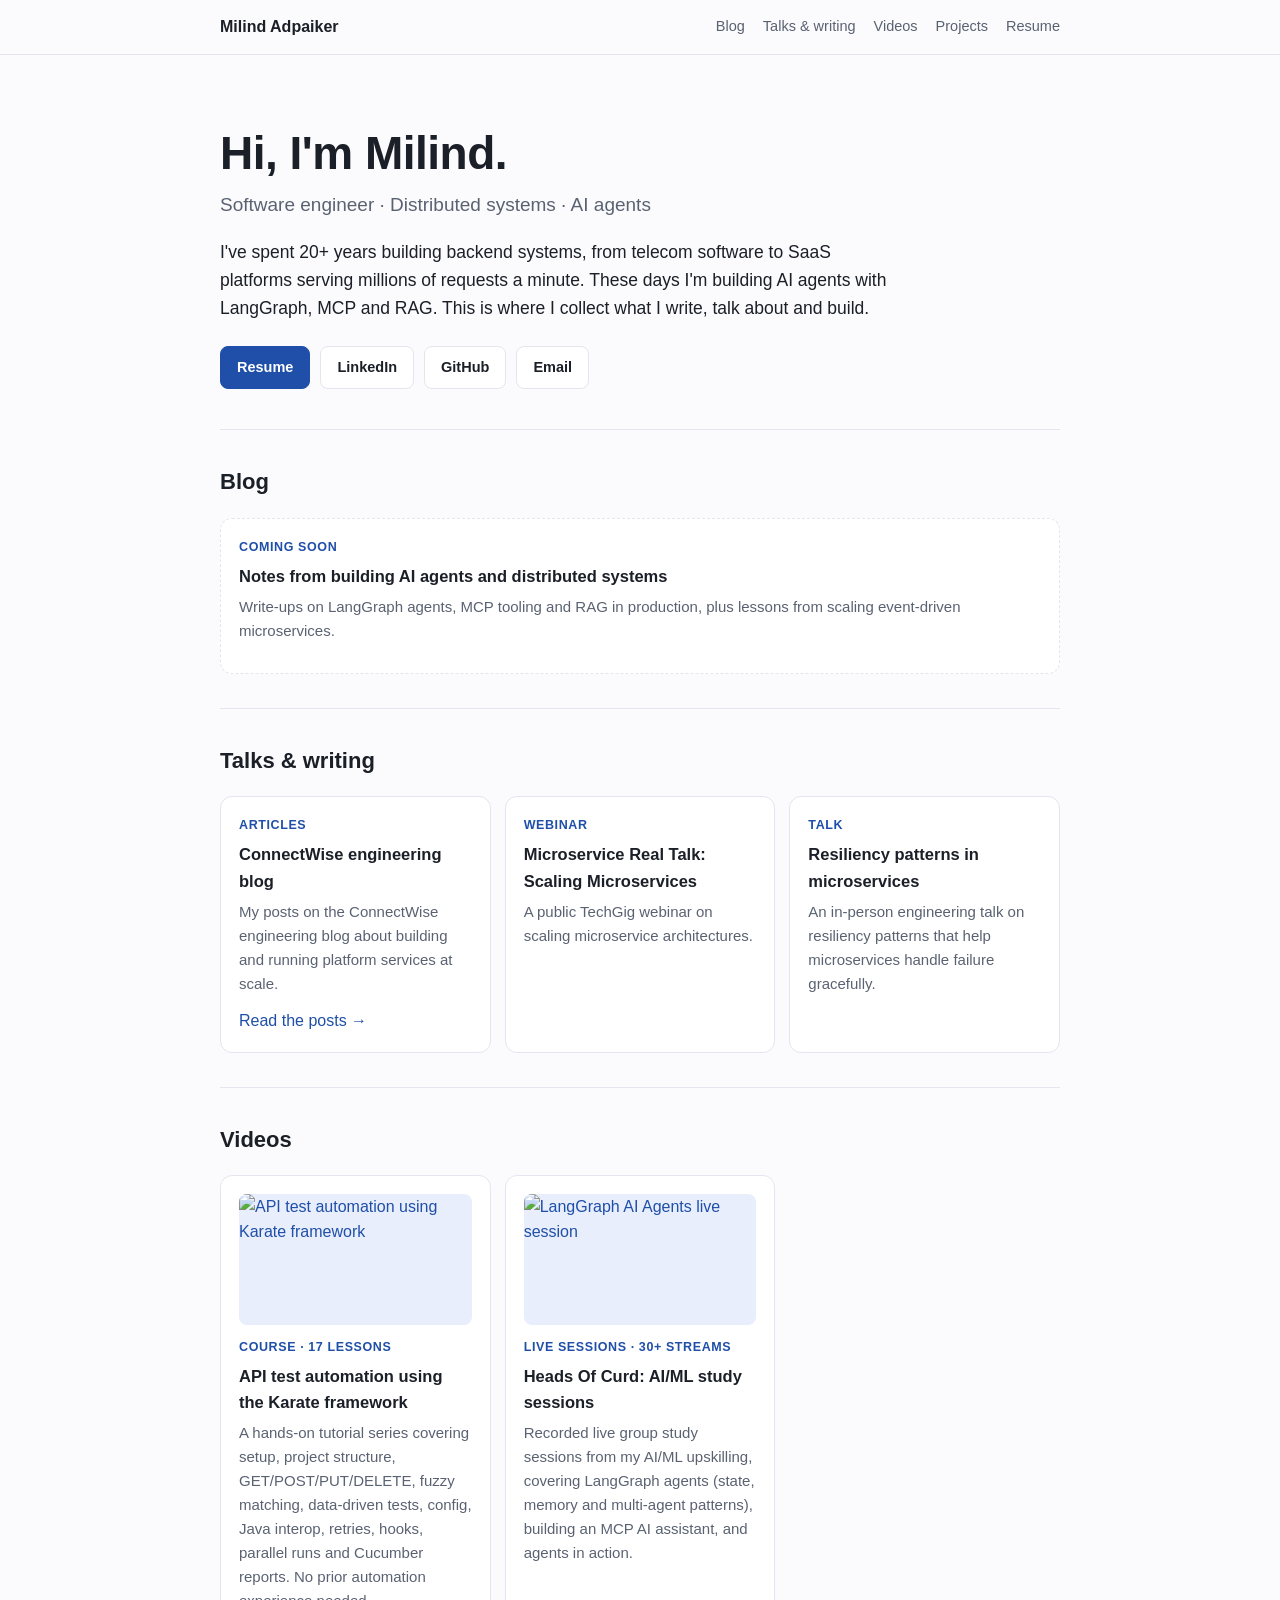
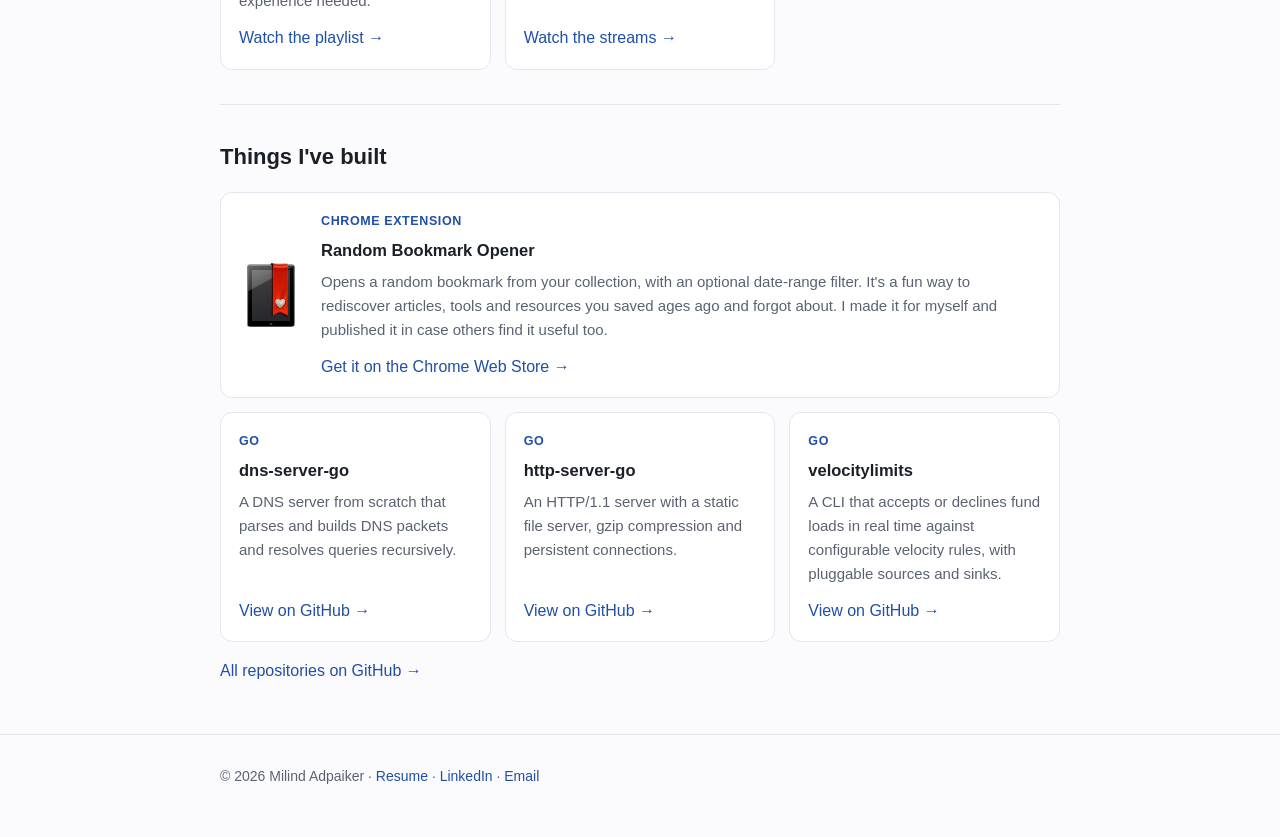
==== commit 6cdf40b6: "Sync resume page with PDF; add measurable outcomes and Videos section" ====
--- a/index.html
+++ b/index.html
@@ -6,7 +6,7 @@
 <title>Milind Adpaiker</title>
 <meta name="description" content="Milind Adpaiker – software engineer writing and building around distributed systems and AI agents. Articles, talks and projects.">
 <meta property="og:title" content="Milind Adpaiker">
-<meta property="og:description" content="Articles, talks and projects on distributed systems and AI agents.">
+<meta property="og:description" content="Articles, talks, videos and projects on distributed systems and AI agents.">
 <meta property="og:url" content="https://milindadpaiker.github.io/">
 <link rel="icon" href="data:image/svg+xml,<svg xmlns='http://www.w3.org/2000/svg' viewBox='0 0 64 64'><rect width='64' height='64' rx='14' fill='%230b2a5c'/><text x='32' y='42' font-family='Arial' font-size='28' font-weight='700' fill='white' text-anchor='middle'>MA</text></svg>">
 <link rel="stylesheet" href="style.css">
@@ -17,6 +17,7 @@
     <a class="brand" href="./">Milind Adpaiker</a>
     <a href="#blog">Blog</a>
     <a href="#published">Talks &amp; writing</a>
+    <a href="#videos">Videos</a>
     <a href="#built">Projects</a>
     <a href="resume.html">Resume</a>
   </div>
@@ -66,6 +67,26 @@
     </div>
   </section>
 
+  <section id="videos">
+    <h2>Videos</h2>
+    <div class="grid">
+      <div class="card">
+        <a href="https://www.youtube.com/playlist?list=PL1Sp3tmu2gCb2lB2PEIimMHMTivvApgms"><img class="thumb" src="https://i.ytimg.com/vi/cfRjTE9nQSs/hqdefault.jpg" alt="API test automation using Karate framework" loading="lazy"></a>
+        <div class="kind">Course · 17 lessons</div>
+        <h3>API test automation using the Karate framework</h3>
+        <p>A hands-on tutorial series covering setup, project structure, GET/POST/PUT/DELETE, fuzzy matching, data-driven tests, config, Java interop, retries, hooks, parallel runs and Cucumber reports. No prior automation experience needed.</p>
+        <a href="https://www.youtube.com/playlist?list=PL1Sp3tmu2gCb2lB2PEIimMHMTivvApgms">Watch the playlist →</a>
+      </div>
+      <div class="card">
+        <a href="https://www.youtube.com/@headsofcurd541/streams"><img class="thumb" src="https://i.ytimg.com/vi/rh5ZIjOCim0/hqdefault.jpg" alt="LangGraph AI Agents live session" loading="lazy"></a>
+        <div class="kind">Live sessions · 30+ streams</div>
+        <h3>Heads Of Curd: AI/ML study sessions</h3>
+        <p>Recorded live group study sessions from my AI/ML upskilling, covering LangGraph agents (state, memory and multi-agent patterns), building an MCP AI assistant, and agents in action.</p>
+        <a href="https://www.youtube.com/@headsofcurd541/streams">Watch the streams →</a>
+      </div>
+    </div>
+  </section>
+
   <section id="built">
     <h2>Things I've built</h2>
     <div class="grid">
--- a/style.css
+++ b/style.css
@@ -59,3 +59,4 @@
 @media (max-width: 560px) { .card.feature { flex-direction: column; align-items: flex-start; } }
 .soon { border-style: dashed; }
 .section-note { color: var(--muted); margin: -8px 0 18px; }
+.thumb { width: 100%; aspect-ratio: 16 / 9; object-fit: cover; border-radius: 8px; margin-bottom: 12px; display: block; background: var(--accent-soft); }
